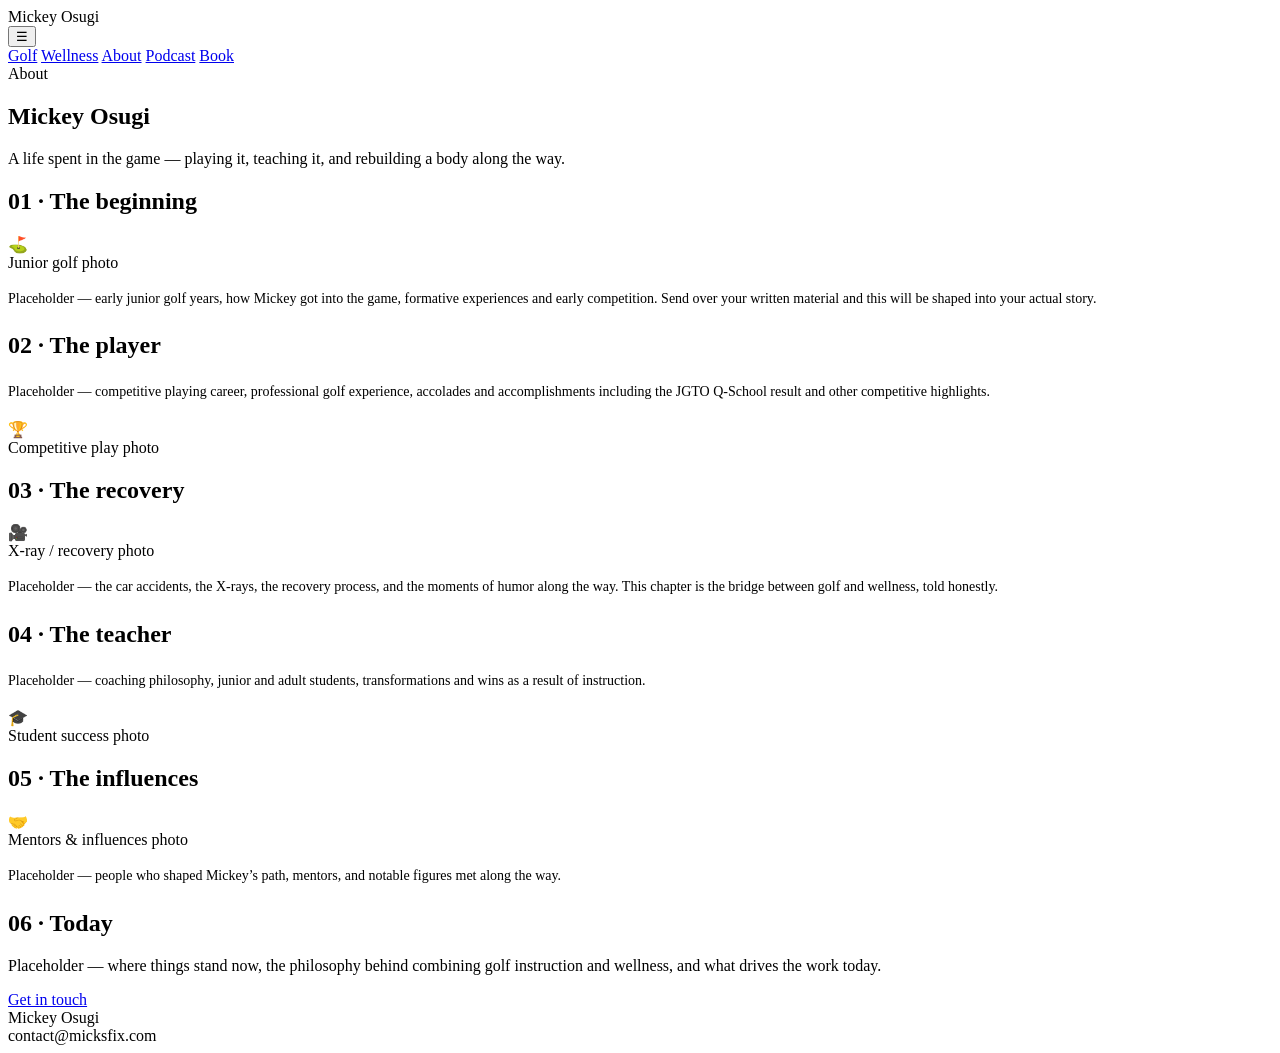
==== about.html @ d694c454 "Add files via upload" ====
<!DOCTYPE html>
<html lang="en">
<head>
<meta charset="UTF-8">
<meta name="viewport" content="width=device-width, initial-scale=1.0">
<title>About Mickey Osugi</title>
<meta name="description" content="The story of golf instructor and PEMF wellness practitioner Mickey Osugi.">
<link rel="stylesheet" href="styles.css">
</head>
<body>

<nav class="nav">
  <div class="nav-name">Mickey Osugi</div>
  <button class="nav-toggle" id="navToggle" aria-label="Menu">&#9776;</button>
  <div class="nav-links" id="navLinks">
    <a href="golf.html">Golf</a>
    <a href="wellness.html">Wellness</a>
    <a href="about.html" class="active">About</a>
    <a href="podcast.html">Podcast</a>
    <a href="contact.html">Book</a>
  </div>
</nav>

<section class="page-hero">
  <div class="hero-eyebrow">About</div>
  <h1>Mickey Osugi</h1>
  <p>A life spent in the game &mdash; playing it, teaching it, and rebuilding a body along the way.</p>
</section>

<div class="section-label"><h2>01 &middot; The beginning</h2></div>
<section class="split-block">
  <div class="split-photo"><div class="photo-placeholder" style="height:100%;border:none;"><div class="icon">&#9971;</div><span>Junior golf photo</span></div></div>
  <div class="split-text">
    <p style="font-size:14px;color:var(--text-dim);font-weight:300;line-height:1.9;">Placeholder &mdash; early junior golf years, how Mickey got into the game, formative experiences and early competition. Send over your written material and this will be shaped into your actual story.</p>
  </div>
</section>

<div class="section-label"><h2>02 &middot; The player</h2></div>
<section class="split-block reverse">
  <div class="split-text">
    <p style="font-size:14px;color:var(--text-dim);font-weight:300;line-height:1.9;">Placeholder &mdash; competitive playing career, professional golf experience, accolades and accomplishments including the JGTO Q-School result and other competitive highlights.</p>
  </div>
  <div class="split-photo"><div class="photo-placeholder" style="height:100%;border:none;"><div class="icon">&#127942;</div><span>Competitive play photo</span></div></div>
</section>

<div class="section-label"><h2>03 &middot; The recovery</h2></div>
<section class="split-block">
  <div class="split-photo"><div class="photo-placeholder" style="height:100%;border:none;"><div class="icon">&#127909;</div><span>X-ray / recovery photo</span></div></div>
  <div class="split-text">
    <p style="font-size:14px;color:var(--text-dim);font-weight:300;line-height:1.9;">Placeholder &mdash; the car accidents, the X-rays, the recovery process, and the moments of humor along the way. This chapter is the bridge between golf and wellness, told honestly.</p>
  </div>
</section>

<div class="section-label"><h2>04 &middot; The teacher</h2></div>
<section class="split-block reverse">
  <div class="split-text">
    <p style="font-size:14px;color:var(--text-dim);font-weight:300;line-height:1.9;">Placeholder &mdash; coaching philosophy, junior and adult students, transformations and wins as a result of instruction.</p>
  </div>
  <div class="split-photo"><div class="photo-placeholder" style="height:100%;border:none;"><div class="icon">&#127891;</div><span>Student success photo</span></div></div>
</section>

<div class="section-label"><h2>05 &middot; The influences</h2></div>
<section class="split-block">
  <div class="split-photo"><div class="photo-placeholder" style="height:100%;border:none;"><div class="icon">&#129309;</div><span>Mentors &amp; influences photo</span></div></div>
  <div class="split-text">
    <p style="font-size:14px;color:var(--text-dim);font-weight:300;line-height:1.9;">Placeholder &mdash; people who shaped Mickey&rsquo;s path, mentors, and notable figures met along the way.</p>
  </div>
</section>

<div class="section-label"><h2>06 &middot; Today</h2></div>
<div class="content-block">
  <p>Placeholder &mdash; where things stand now, the philosophy behind combining golf instruction and wellness, and what drives the work today.</p>
</div>

<div class="content-block" style="border-top:none;">
  <a class="btn-primary" href="contact.html">Get in touch</a>
</div>

<footer class="footer">
  <div class="footer-name">Mickey Osugi</div>
  <div class="footer-contact">contact@micksfix.com</div>
</footer>

<script>
document.getElementById('navToggle').addEventListener('click', function() {
  document.getElementById('navLinks').classList.toggle('open');
});
</script>

</body>
</html>
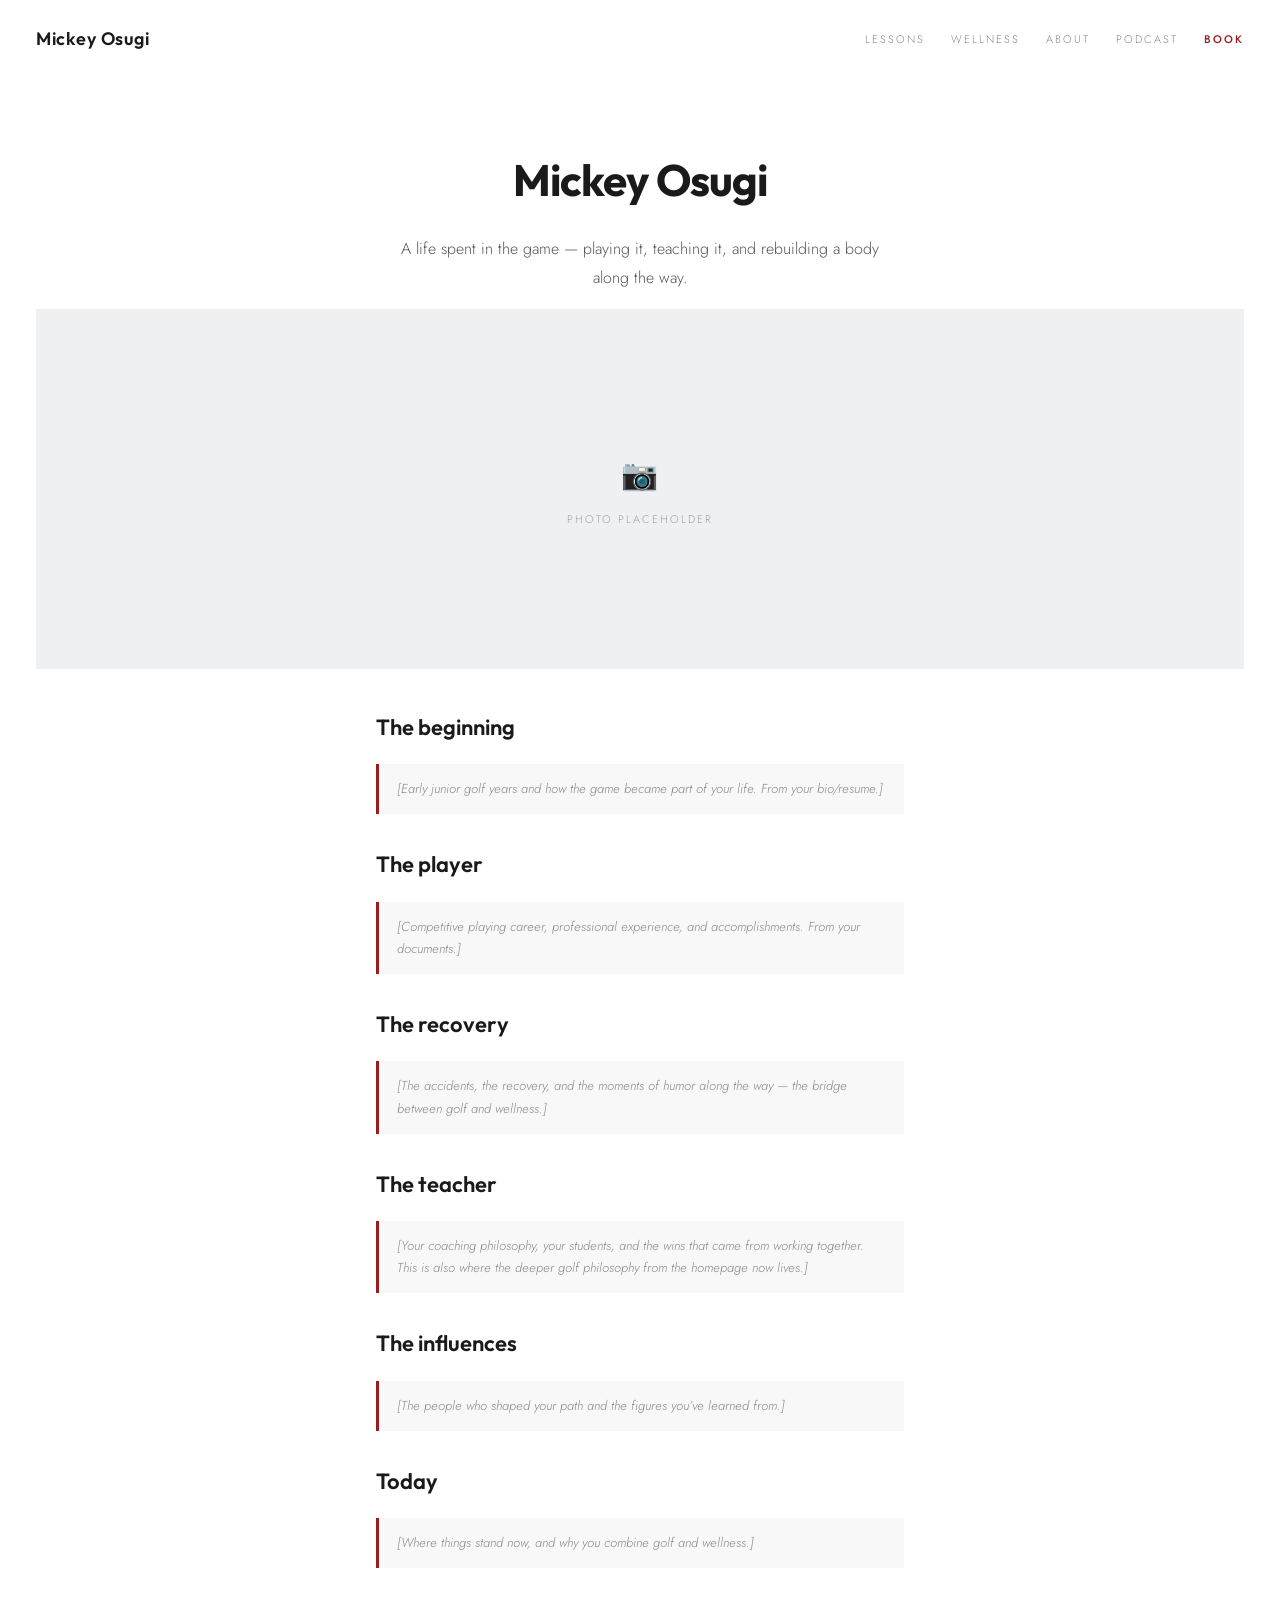
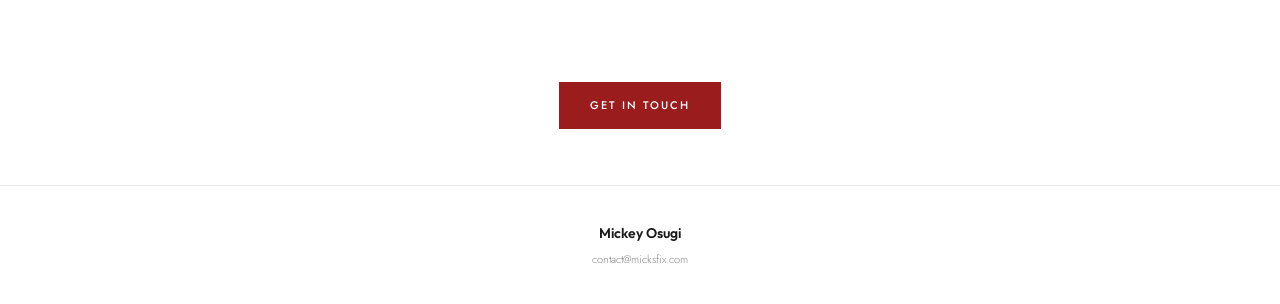
==== commit 37ac5b35: "Add files via upload" ====
--- a/about.html
+++ b/about.html
@@ -3,8 +3,8 @@
 <head>
 <meta charset="UTF-8">
 <meta name="viewport" content="width=device-width, initial-scale=1.0">
-<title>About Mickey Osugi</title>
-<meta name="description" content="The story of golf instructor and PEMF wellness practitioner Mickey Osugi.">
+<title>About | Mickey Osugi</title>
+<meta name="description" content="The story of Mickey Osugi — golf instructor and PEMF wellness practitioner.">
 <link rel="stylesheet" href="styles.css">
 </head>
 <body>
@@ -13,72 +13,51 @@
   <div class="nav-name">Mickey Osugi</div>
   <button class="nav-toggle" id="navToggle" aria-label="Menu">&#9776;</button>
   <div class="nav-links" id="navLinks">
-    <a href="golf.html">Golf</a>
+    <a href="lessons.html">Lessons</a>
     <a href="wellness.html">Wellness</a>
-    <a href="about.html" class="active">About</a>
+    <a href="about.html">About</a>
     <a href="podcast.html">Podcast</a>
-    <a href="contact.html">Book</a>
+    <a href="contact.html" class="book">Book</a>
   </div>
 </nav>
 
 <section class="page-hero">
-  <div class="hero-eyebrow">About</div>
   <h1>Mickey Osugi</h1>
-  <p>A life spent in the game &mdash; playing it, teaching it, and rebuilding a body along the way.</p>
+  <p class="lead">A life spent in the game &mdash; playing it, teaching it, and rebuilding a body along the way.</p>
 </section>
 
-<div class="section-label"><h2>01 &middot; The beginning</h2></div>
-<section class="split-block">
-  <div class="split-photo"><div class="photo-placeholder" style="height:100%;border:none;"><div class="icon">&#9971;</div><span>Junior golf photo</span></div></div>
-  <div class="split-text">
-    <p style="font-size:14px;color:var(--text-dim);font-weight:300;line-height:1.9;">Placeholder &mdash; early junior golf years, how Mickey got into the game, formative experiences and early competition. Send over your written material and this will be shaped into your actual story.</p>
-  </div>
-</section>
-
-<div class="section-label"><h2>02 &middot; The player</h2></div>
-<section class="split-block reverse">
-  <div class="split-text">
-    <p style="font-size:14px;color:var(--text-dim);font-weight:300;line-height:1.9;">Placeholder &mdash; competitive playing career, professional golf experience, accolades and accomplishments including the JGTO Q-School result and other competitive highlights.</p>
-  </div>
-  <div class="split-photo"><div class="photo-placeholder" style="height:100%;border:none;"><div class="icon">&#127942;</div><span>Competitive play photo</span></div></div>
-</section>
-
-<div class="section-label"><h2>03 &middot; The recovery</h2></div>
-<section class="split-block">
-  <div class="split-photo"><div class="photo-placeholder" style="height:100%;border:none;"><div class="icon">&#127909;</div><span>X-ray / recovery photo</span></div></div>
-  <div class="split-text">
-    <p style="font-size:14px;color:var(--text-dim);font-weight:300;line-height:1.9;">Placeholder &mdash; the car accidents, the X-rays, the recovery process, and the moments of humor along the way. This chapter is the bridge between golf and wellness, told honestly.</p>
-  </div>
-</section>
-
-<div class="section-label"><h2>04 &middot; The teacher</h2></div>
-<section class="split-block reverse">
-  <div class="split-text">
-    <p style="font-size:14px;color:var(--text-dim);font-weight:300;line-height:1.9;">Placeholder &mdash; coaching philosophy, junior and adult students, transformations and wins as a result of instruction.</p>
-  </div>
-  <div class="split-photo"><div class="photo-placeholder" style="height:100%;border:none;"><div class="icon">&#127891;</div><span>Student success photo</span></div></div>
-</section>
-
-<div class="section-label"><h2>05 &middot; The influences</h2></div>
-<section class="split-block">
-  <div class="split-photo"><div class="photo-placeholder" style="height:100%;border:none;"><div class="icon">&#129309;</div><span>Mentors &amp; influences photo</span></div></div>
-  <div class="split-text">
-    <p style="font-size:14px;color:var(--text-dim);font-weight:300;line-height:1.9;">Placeholder &mdash; people who shaped Mickey&rsquo;s path, mentors, and notable figures met along the way.</p>
-  </div>
-</section>
-
-<div class="section-label"><h2>06 &middot; Today</h2></div>
-<div class="content-block">
-  <p>Placeholder &mdash; where things stand now, the philosophy behind combining golf instruction and wellness, and what drives the work today.</p>
+<div class="photo-band">
+  <div class="icon">&#128247;</div>
+  <span>Photo placeholder</span>
 </div>
 
-<div class="content-block" style="border-top:none;">
+<div class="prose">
+  <h3>The beginning</h3>
+  <div class="placeholder-note">[Early junior golf years and how the game became part of your life. From your bio/resume.]</div>
+
+  <h3>The player</h3>
+  <div class="placeholder-note">[Competitive playing career, professional experience, and accomplishments. From your documents.]</div>
+
+  <h3>The recovery</h3>
+  <div class="placeholder-note">[The accidents, the recovery, and the moments of humor along the way &mdash; the bridge between golf and wellness.]</div>
+
+  <h3>The teacher</h3>
+  <div class="placeholder-note">[Your coaching philosophy, your students, and the wins that came from working together. This is also where the deeper golf philosophy from the homepage now lives.]</div>
+
+  <h3>The influences</h3>
+  <div class="placeholder-note">[The people who shaped your path and the figures you&rsquo;ve learned from.]</div>
+
+  <h3>Today</h3>
+  <div class="placeholder-note">[Where things stand now, and why you combine golf and wellness.]</div>
+</div>
+
+<div class="cta">
   <a class="btn-primary" href="contact.html">Get in touch</a>
 </div>
 
 <footer class="footer">
-  <div class="footer-name">Mickey Osugi</div>
-  <div class="footer-contact">contact@micksfix.com</div>
+  <div class="fname">Mickey Osugi</div>
+  <div class="fcontact">contact@micksfix.com</div>
 </footer>
 
 <script>
@@ -86,6 +65,5 @@
   document.getElementById('navLinks').classList.toggle('open');
 });
 </script>
-
 </body>
 </html>
--- a/styles.css
+++ b/styles.css
@@ -0,0 +1,141 @@
+@import url('https://fonts.googleapis.com/css2?family=Jost:wght@300;400;500;600&family=Outfit:wght@400;500;600;700&display=swap');
+
+* { box-sizing: border-box; margin: 0; padding: 0; }
+
+:root {
+  --bg: #ffffff;
+  --panel: #eef0f2;
+  --soft: #f7f8f7;
+  --ink: #1a1a1a;
+  --ink-soft: #555555;
+  --ink-faint: #888888;
+  --hair: #ededed;
+  --crimson: #9B1C1C;
+  --crimson-dark: #7a1515;
+  --green: #1a7a4c;
+}
+
+body {
+  font-family: 'Jost', sans-serif;
+  background: var(--bg);
+  color: var(--ink);
+  line-height: 1.7;
+  font-weight: 300;
+}
+a { color: inherit; text-decoration: none; }
+img { max-width: 100%; display: block; }
+
+h1, h2, h3, .display { font-family: 'Outfit', sans-serif; }
+
+/* NAV */
+.nav {
+  display: flex; justify-content: space-between; align-items: center;
+  padding: 24px 36px; position: sticky; top: 0; background: var(--bg); z-index: 100;
+}
+.nav-name { font-family: 'Outfit', sans-serif; font-size: 18px; font-weight: 600; letter-spacing: 0.5px; }
+.nav-links { display: flex; gap: 26px; }
+.nav-links a { font-size: 11px; letter-spacing: 2px; text-transform: uppercase; color: var(--ink-faint); }
+.nav-links a:hover { color: var(--ink); }
+.nav-links a.book { color: var(--crimson); font-weight: 500; }
+.nav-toggle { display: none; background: none; border: none; color: var(--ink); font-size: 24px; cursor: pointer; }
+
+@media (max-width: 768px) {
+  .nav-links { position: absolute; top: 100%; left: 0; right: 0; background: var(--bg);
+    flex-direction: column; padding: 20px 36px; gap: 16px; border-bottom: 1px solid var(--hair); display: none; }
+  .nav-links.open { display: flex; }
+  .nav-toggle { display: block; }
+}
+
+/* BUTTONS */
+.btn-primary, .btn-ghost {
+  display: inline-block; padding: 13px 30px; font-size: 11px; letter-spacing: 2px;
+  text-transform: uppercase; cursor: pointer; font-weight: 500; font-family: 'Jost', sans-serif;
+}
+.btn-primary { background: var(--crimson); color: #fff; border: 1px solid var(--crimson); }
+.btn-primary:hover { background: var(--crimson-dark); }
+.btn-ghost { background: transparent; color: #444; border: 1px solid #d5d5d5; }
+.btn-ghost:hover { border-color: var(--ink); color: var(--ink); }
+
+/* HERO (centered, flowing) */
+.hero {
+  text-align: center; padding: 64px 36px 52px; max-width: 640px; margin: 0 auto;
+}
+.eyebrow { font-size: 10px; letter-spacing: 5px; color: var(--crimson); font-weight: 500;
+  text-transform: uppercase; margin-bottom: 26px; }
+.hero h1 { font-size: 60px; font-weight: 700; line-height: 1.02; letter-spacing: -1.5px; margin-bottom: 26px; }
+.hero-desc { font-size: 16px; font-weight: 300; line-height: 1.8; color: var(--ink-soft);
+  max-width: 450px; margin: 0 auto 34px; }
+.hero-actions { display: flex; gap: 14px; justify-content: center; flex-wrap: wrap; }
+
+@media (max-width: 768px) { .hero h1 { font-size: 40px; } .hero { padding: 44px 28px 36px; } }
+
+/* FULL-WIDTH PHOTO BAND */
+.photo-band {
+  height: 360px; background: var(--panel); margin: 0 36px;
+  display: flex; align-items: center; justify-content: center; flex-direction: column; gap: 10px;
+  color: #9aa0a8; font-size: 11px; letter-spacing: 2px; text-transform: uppercase; text-align: center;
+}
+.photo-band .icon { font-size: 30px; }
+.photo-band.tall { height: 420px; }
+@media (max-width: 768px) { .photo-band { height: 240px; margin: 0 20px; } }
+
+/* SECTION INTRO */
+.section-intro { text-align: center; padding: 72px 36px 8px; }
+.section-intro .label { font-size: 10px; letter-spacing: 4px; color: var(--crimson);
+  font-weight: 500; text-transform: uppercase; margin-bottom: 12px; }
+.section-intro h2 { font-size: 30px; font-weight: 600; }
+
+/* CENTERED CONTENT BLOCK */
+.block { max-width: 560px; margin: 0 auto; padding: 30px 36px; text-align: center; }
+.block h3 { font-size: 24px; font-weight: 600; margin-bottom: 14px; }
+.block p { font-size: 15px; font-weight: 300; line-height: 1.85; color: var(--ink-soft); margin-bottom: 16px; }
+.block .more { font-size: 10px; letter-spacing: 3px; color: var(--crimson); font-weight: 500; text-transform: uppercase; }
+.block .more.green { color: var(--green); }
+
+.mini-divider { width: 40px; height: 1px; background: #ddd; margin: 24px auto; }
+
+/* SOFT SECTION (podcast) */
+.soft-section { background: var(--soft); padding: 56px 36px; text-align: center; }
+.soft-section .badge {
+  display: inline-flex; align-items: center; justify-content: center;
+  width: 46px; height: 46px; background: var(--green); color: #fff; font-size: 20px; margin-bottom: 18px;
+}
+.soft-section h3 { font-size: 22px; font-weight: 600; margin-bottom: 8px; }
+.soft-section p { font-size: 13px; font-weight: 300; color: var(--ink-faint); margin-bottom: 18px; }
+.soft-section .more { font-size: 10px; letter-spacing: 3px; color: var(--green); font-weight: 500; text-transform: uppercase; }
+
+/* PAGE HERO (subpages) */
+.page-hero { text-align: center; padding: 64px 36px 16px; max-width: 640px; margin: 0 auto; }
+.page-hero h1 { font-size: 44px; font-weight: 700; letter-spacing: -1px; margin-bottom: 18px; }
+.page-hero .lead { font-size: 16px; font-weight: 300; color: var(--ink-soft); max-width: 480px; margin: 0 auto; line-height: 1.8; }
+@media (max-width: 768px) { .page-hero h1 { font-size: 32px; } }
+
+/* PROSE (longer reading, left-aligned for comfort) */
+.prose { max-width: 600px; margin: 0 auto; padding: 40px 36px; }
+.prose h3 { font-size: 22px; font-weight: 600; margin: 32px 0 14px; }
+.prose h3:first-child { margin-top: 0; }
+.prose p { font-size: 15px; font-weight: 300; line-height: 1.9; color: var(--ink-soft); margin-bottom: 18px; }
+.prose .placeholder-note { background: var(--soft); border-left: 3px solid var(--crimson);
+  padding: 14px 18px; font-size: 13px; color: var(--ink-faint); font-style: italic; margin: 18px 0; }
+.prose .disclaimer { font-size: 12px; color: var(--ink-faint); margin-top: 24px; }
+
+/* CTA STRIP */
+.cta { text-align: center; padding: 56px 36px; }
+
+/* FORM */
+.form-wrap { max-width: 460px; margin: 0 auto; padding: 20px 36px 40px; }
+.form-wrap label { display: block; font-size: 10px; letter-spacing: 2px; text-transform: uppercase;
+  color: var(--ink-faint); margin: 20px 0 8px; }
+.form-wrap input, .form-wrap textarea {
+  width: 100%; background: #fff; border: 1px solid #d5d5d5; color: var(--ink);
+  padding: 12px 14px; font-family: 'Jost', sans-serif; font-size: 14px; font-weight: 300; }
+.form-wrap input:focus, .form-wrap textarea:focus { outline: none; border-color: var(--crimson); }
+.form-wrap button { margin-top: 28px; }
+
+.calendly-placeholder { border: 1px dashed #c5c5c5; padding: 56px 20px; text-align: center;
+  color: var(--ink-faint); font-size: 11px; letter-spacing: 1px; text-transform: uppercase; margin: 10px 0; }
+
+/* FOOTER */
+.footer { text-align: center; padding: 36px; border-top: 1px solid var(--hair); }
+.footer .fname { font-family: 'Outfit', sans-serif; font-size: 14px; font-weight: 600; margin-bottom: 4px; }
+.footer .fcontact { font-size: 11px; color: var(--ink-faint); }
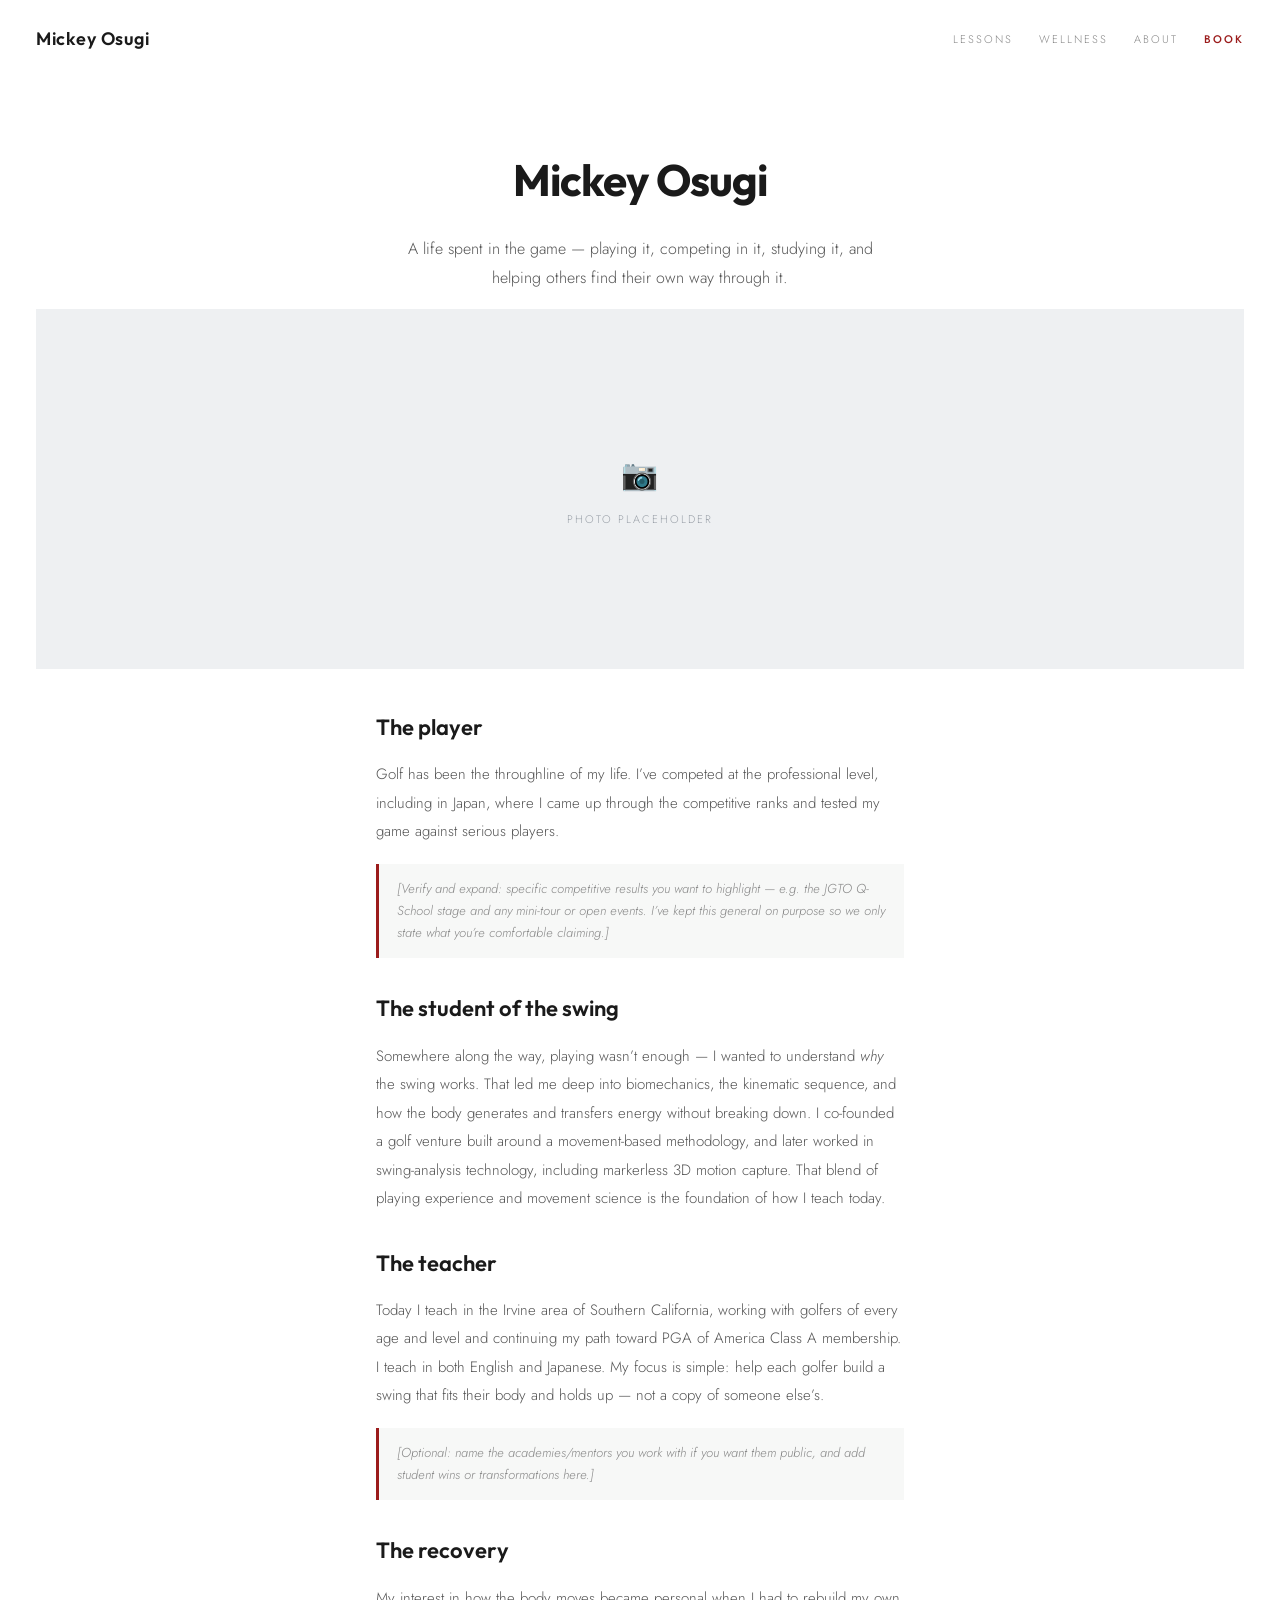
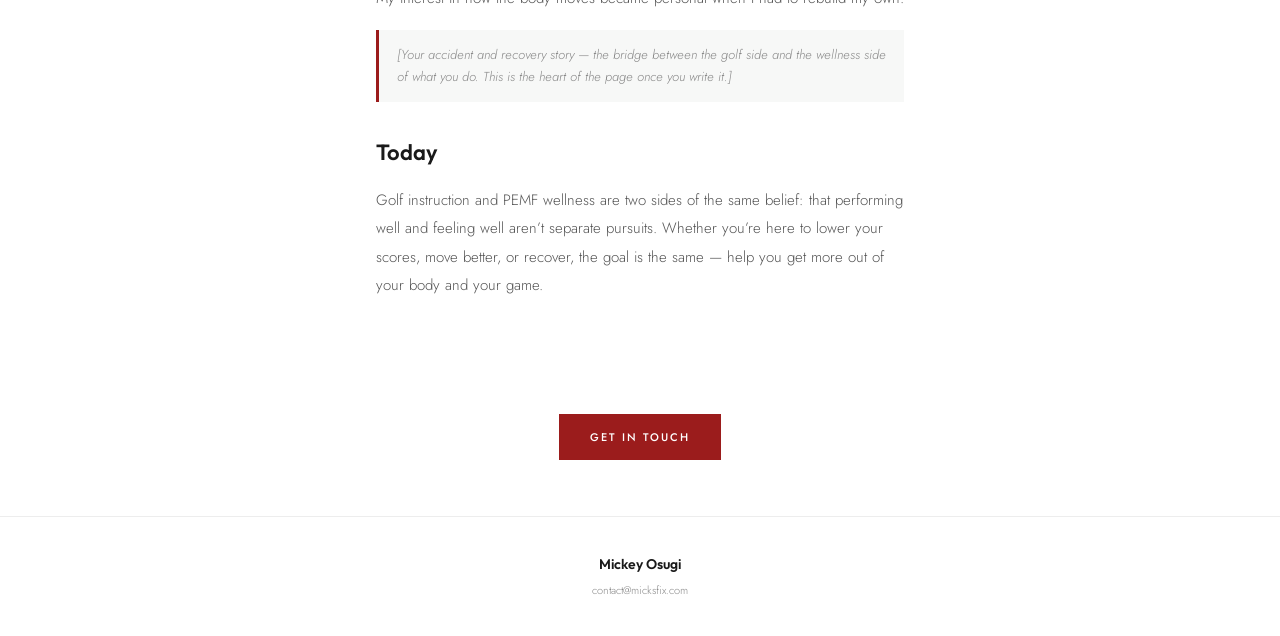
==== commit 5918f98e: "Add files via upload" ====
--- a/about.html
+++ b/about.html
@@ -4,26 +4,25 @@
 <meta charset="UTF-8">
 <meta name="viewport" content="width=device-width, initial-scale=1.0">
 <title>About | Mickey Osugi</title>
-<meta name="description" content="The story of Mickey Osugi — golf instructor and PEMF wellness practitioner.">
+<meta name="description" content="The story of Mickey Osugi — golf instructor, coach, and PEMF wellness practitioner in Southern California.">
 <link rel="stylesheet" href="styles.css">
 </head>
 <body>
 
 <nav class="nav">
-  <div class="nav-name">Mickey Osugi</div>
+  <a href="index.html" class="nav-name">Mickey Osugi</a>
   <button class="nav-toggle" id="navToggle" aria-label="Menu">&#9776;</button>
   <div class="nav-links" id="navLinks">
     <a href="lessons.html">Lessons</a>
     <a href="wellness.html">Wellness</a>
     <a href="about.html">About</a>
-    <a href="podcast.html">Podcast</a>
     <a href="contact.html" class="book">Book</a>
   </div>
 </nav>
 
 <section class="page-hero">
   <h1>Mickey Osugi</h1>
-  <p class="lead">A life spent in the game &mdash; playing it, teaching it, and rebuilding a body along the way.</p>
+  <p class="lead">A life spent in the game &mdash; playing it, competing in it, studying it, and helping others find their own way through it.</p>
 </section>
 
 <div class="photo-band">
@@ -32,23 +31,23 @@
 </div>
 
 <div class="prose">
-  <h3>The beginning</h3>
-  <div class="placeholder-note">[Early junior golf years and how the game became part of your life. From your bio/resume.]</div>
+  <h3>The player</h3>
+  <p>Golf has been the throughline of my life. I&rsquo;ve competed at the professional level, including in Japan, where I came up through the competitive ranks and tested my game against serious players.</p>
+  <div class="placeholder-note">[Verify and expand: specific competitive results you want to highlight &mdash; e.g. the JGTO Q-School stage and any mini-tour or open events. I&rsquo;ve kept this general on purpose so we only state what you&rsquo;re comfortable claiming.]</div>
 
-  <h3>The player</h3>
-  <div class="placeholder-note">[Competitive playing career, professional experience, and accomplishments. From your documents.]</div>
+  <h3>The student of the swing</h3>
+  <p>Somewhere along the way, playing wasn&rsquo;t enough &mdash; I wanted to understand <em>why</em> the swing works. That led me deep into biomechanics, the kinematic sequence, and how the body generates and transfers energy without breaking down. I co-founded a golf venture built around a movement-based methodology, and later worked in swing-analysis technology, including markerless 3D motion capture. That blend of playing experience and movement science is the foundation of how I teach today.</p>
+
+  <h3>The teacher</h3>
+  <p>Today I teach in the Irvine area of Southern California, working with golfers of every age and level and continuing my path toward PGA of America Class A membership. I teach in both English and Japanese. My focus is simple: help each golfer build a swing that fits their body and holds up &mdash; not a copy of someone else&rsquo;s.</p>
+  <div class="placeholder-note">[Optional: name the academies/mentors you work with if you want them public, and add student wins or transformations here.]</div>
 
   <h3>The recovery</h3>
-  <div class="placeholder-note">[The accidents, the recovery, and the moments of humor along the way &mdash; the bridge between golf and wellness.]</div>
-
-  <h3>The teacher</h3>
-  <div class="placeholder-note">[Your coaching philosophy, your students, and the wins that came from working together. This is also where the deeper golf philosophy from the homepage now lives.]</div>
-
-  <h3>The influences</h3>
-  <div class="placeholder-note">[The people who shaped your path and the figures you&rsquo;ve learned from.]</div>
+  <p>My interest in how the body moves became personal when I had to rebuild my own.</p>
+  <div class="placeholder-note">[Your accident and recovery story &mdash; the bridge between the golf side and the wellness side of what you do. This is the heart of the page once you write it.]</div>
 
   <h3>Today</h3>
-  <div class="placeholder-note">[Where things stand now, and why you combine golf and wellness.]</div>
+  <p>Golf instruction and PEMF wellness are two sides of the same belief: that performing well and feeling well aren&rsquo;t separate pursuits. Whether you&rsquo;re here to lower your scores, move better, or recover, the goal is the same &mdash; help you get more out of your body and your game.</p>
 </div>
 
 <div class="cta">
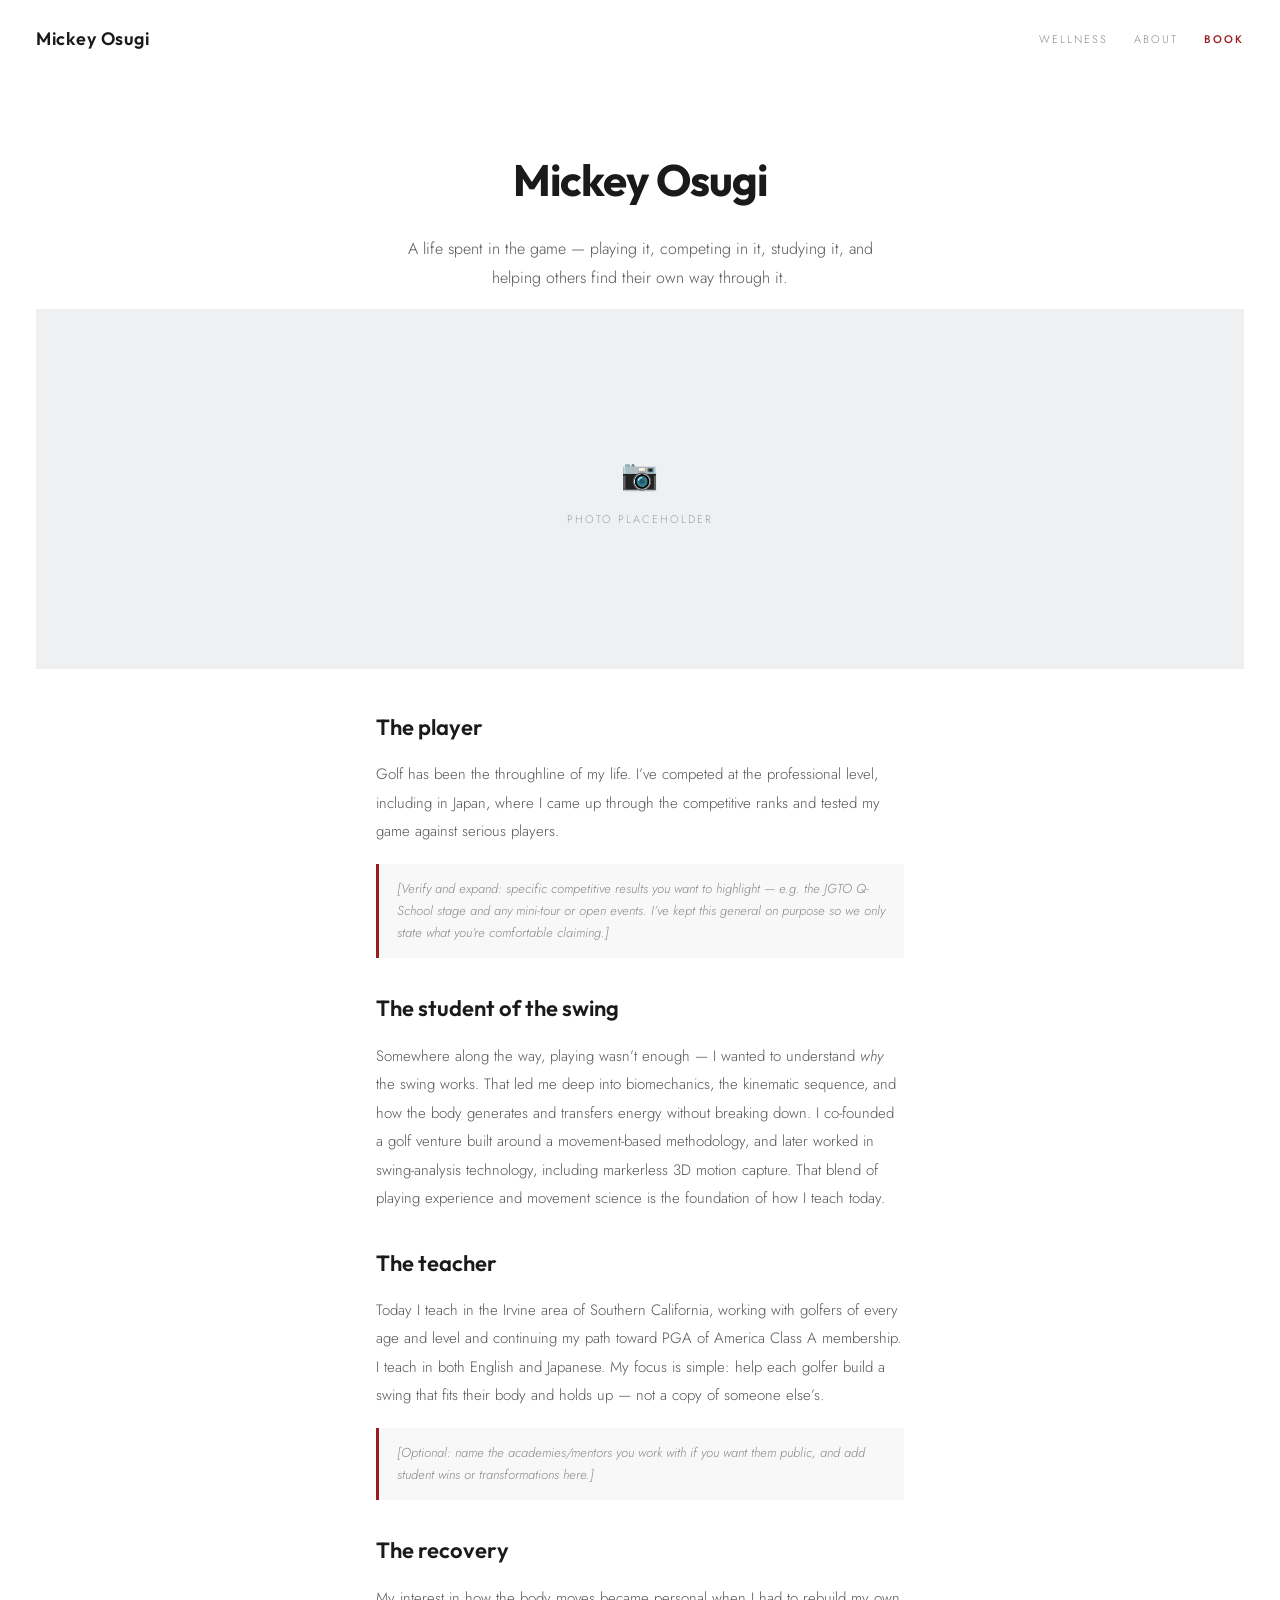
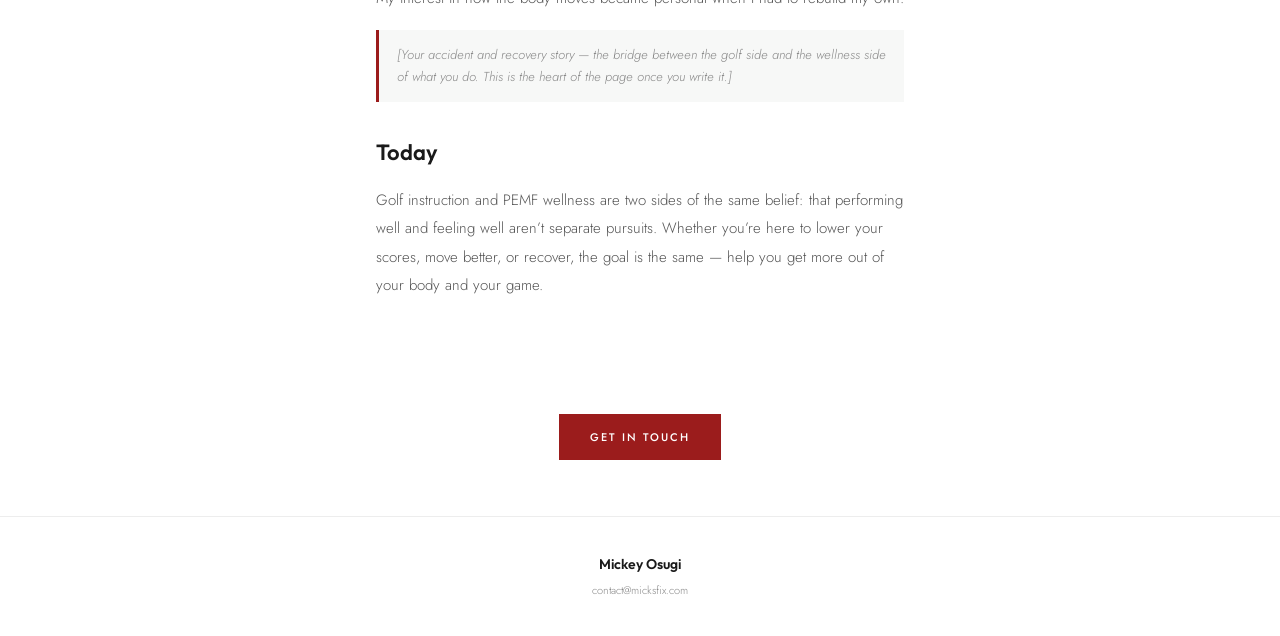
==== commit 7f365412: "Add files via upload" ====
--- a/about.html
+++ b/about.html
@@ -13,7 +13,6 @@
   <a href="index.html" class="nav-name">Mickey Osugi</a>
   <button class="nav-toggle" id="navToggle" aria-label="Menu">&#9776;</button>
   <div class="nav-links" id="navLinks">
-    <a href="lessons.html">Lessons</a>
     <a href="wellness.html">Wellness</a>
     <a href="about.html">About</a>
     <a href="contact.html" class="book">Book</a>
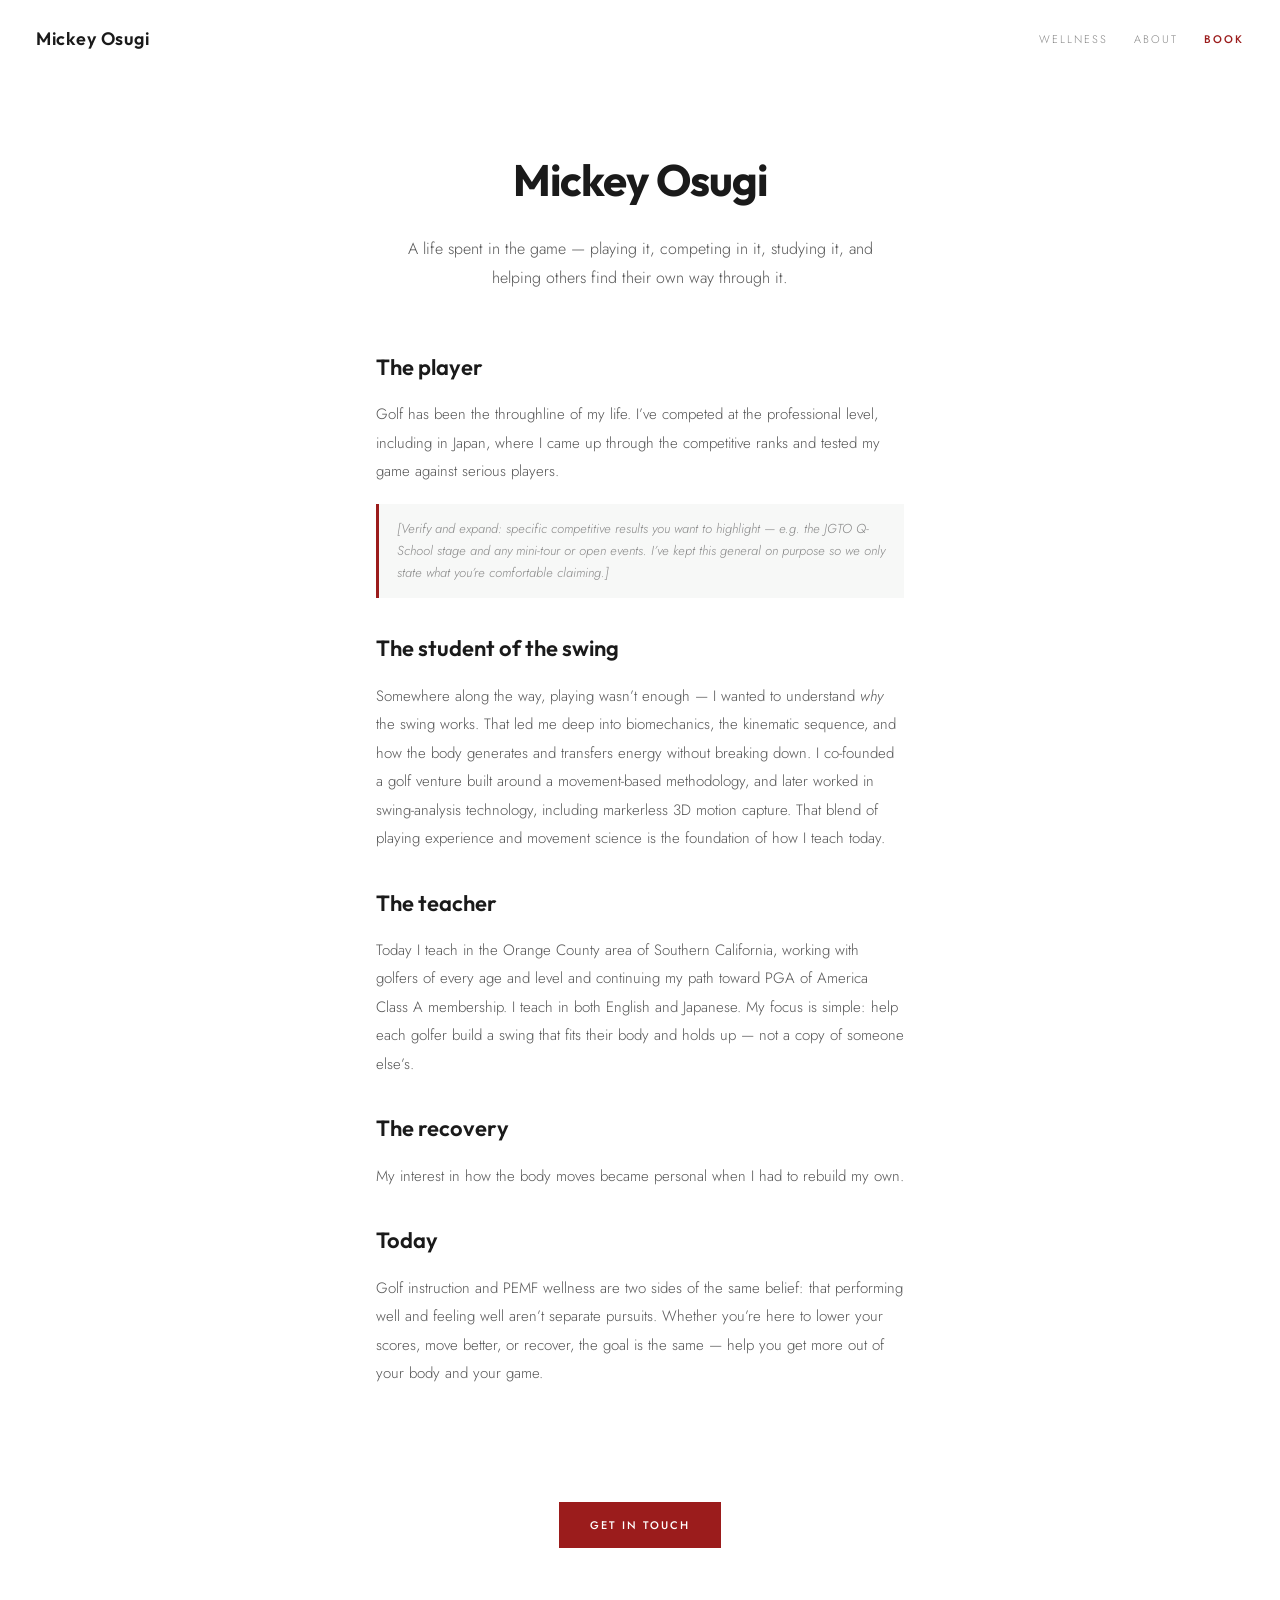
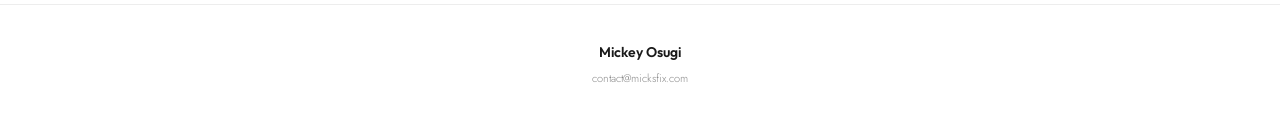
==== commit 1b614e48: "Update teaching location and remove photo placeholder" ====
--- a/about.html
+++ b/about.html
@@ -24,10 +24,7 @@
   <p class="lead">A life spent in the game &mdash; playing it, competing in it, studying it, and helping others find their own way through it.</p>
 </section>
 
-<div class="photo-band">
-  <div class="icon">&#128247;</div>
-  <span>Photo placeholder</span>
-</div>
+
 
 <div class="prose">
   <h3>The player</h3>
@@ -38,12 +35,12 @@
   <p>Somewhere along the way, playing wasn&rsquo;t enough &mdash; I wanted to understand <em>why</em> the swing works. That led me deep into biomechanics, the kinematic sequence, and how the body generates and transfers energy without breaking down. I co-founded a golf venture built around a movement-based methodology, and later worked in swing-analysis technology, including markerless 3D motion capture. That blend of playing experience and movement science is the foundation of how I teach today.</p>
 
   <h3>The teacher</h3>
-  <p>Today I teach in the Irvine area of Southern California, working with golfers of every age and level and continuing my path toward PGA of America Class A membership. I teach in both English and Japanese. My focus is simple: help each golfer build a swing that fits their body and holds up &mdash; not a copy of someone else&rsquo;s.</p>
-  <div class="placeholder-note">[Optional: name the academies/mentors you work with if you want them public, and add student wins or transformations here.]</div>
+  <p>Today I teach in the Orange County area of Southern California, working with golfers of every age and level and continuing my path toward PGA of America Class A membership. I teach in both English and Japanese. My focus is simple: help each golfer build a swing that fits their body and holds up &mdash; not a copy of someone else&rsquo;s.</p>
+
 
   <h3>The recovery</h3>
   <p>My interest in how the body moves became personal when I had to rebuild my own.</p>
-  <div class="placeholder-note">[Your accident and recovery story &mdash; the bridge between the golf side and the wellness side of what you do. This is the heart of the page once you write it.]</div>
+
 
   <h3>Today</h3>
   <p>Golf instruction and PEMF wellness are two sides of the same belief: that performing well and feeling well aren&rsquo;t separate pursuits. Whether you&rsquo;re here to lower your scores, move better, or recover, the goal is the same &mdash; help you get more out of your body and your game.</p>
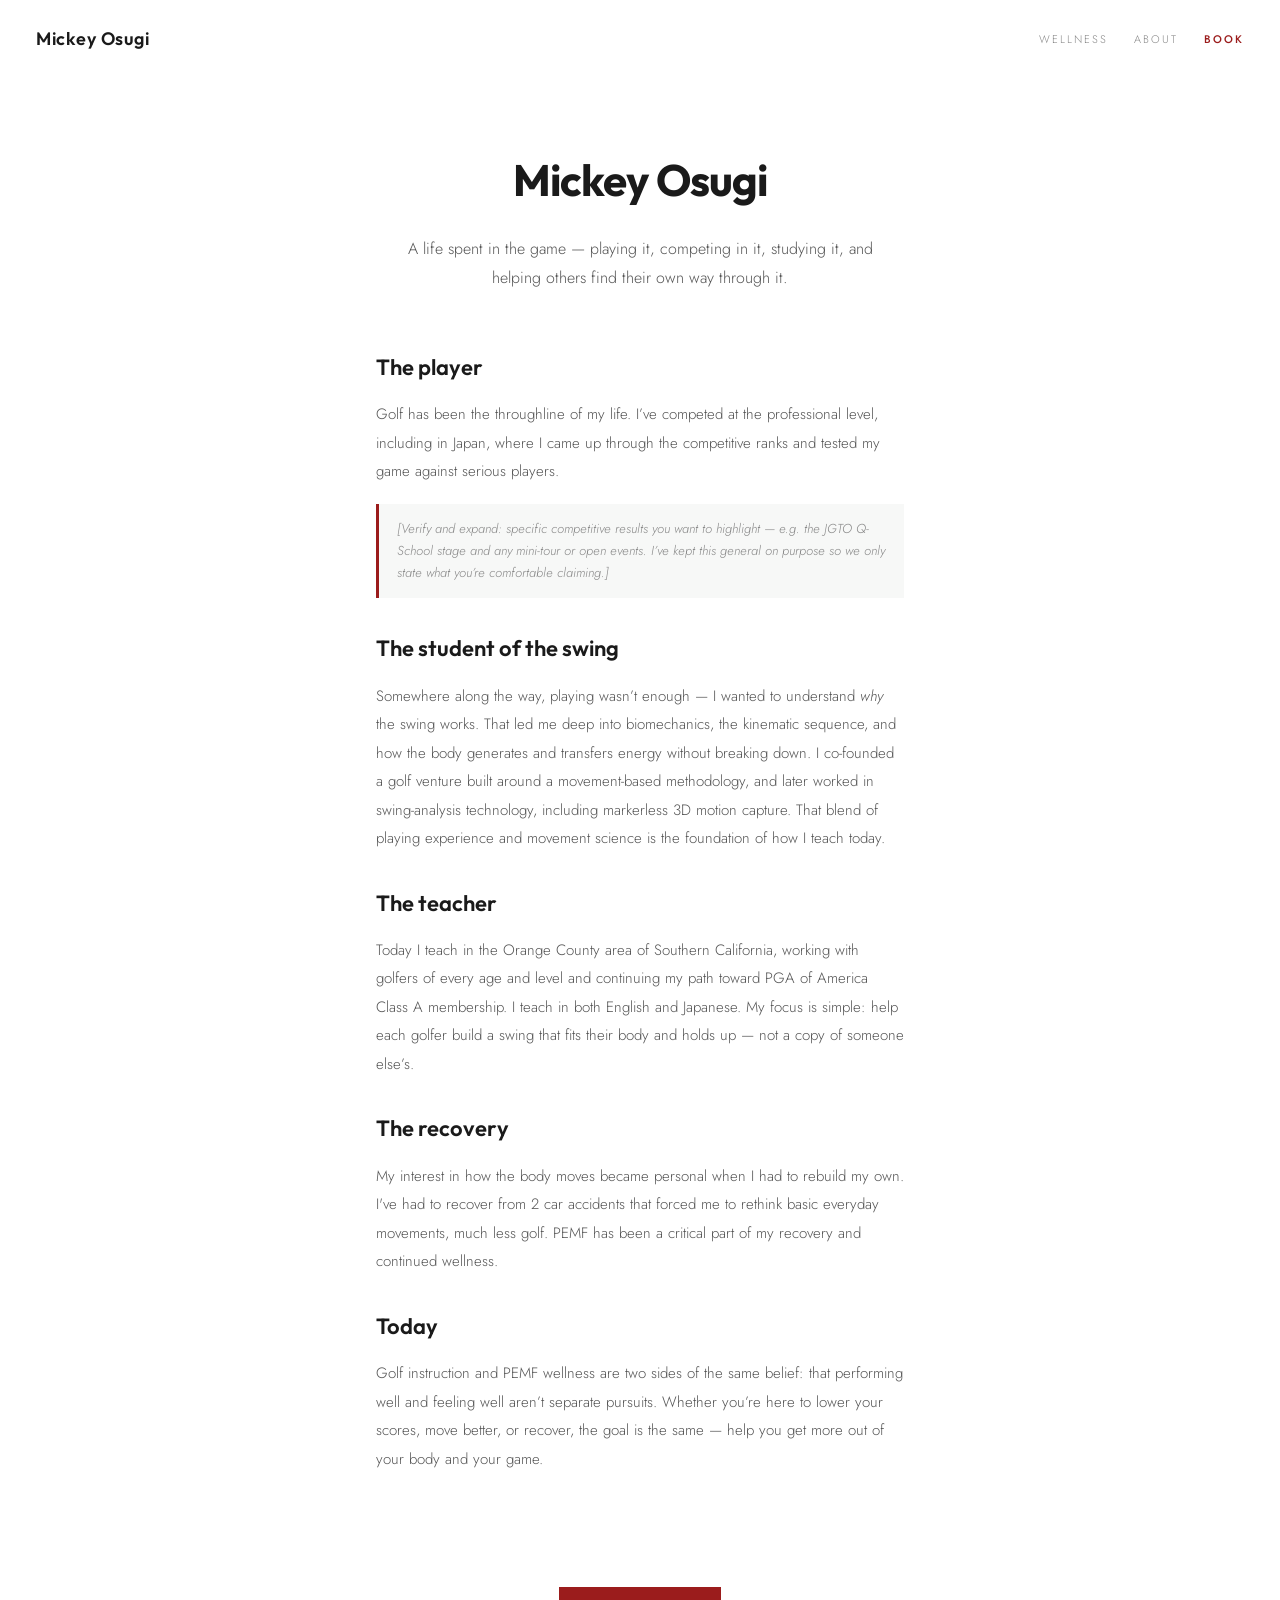
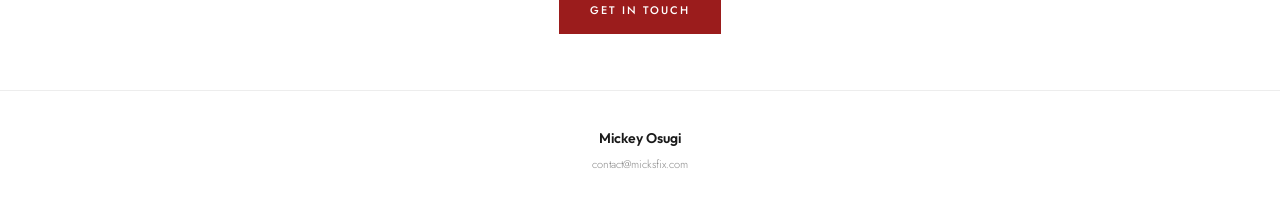
==== commit 10e3f6eb: "Update about.html" ====
--- a/about.html
+++ b/about.html
@@ -39,7 +39,7 @@
 
 
   <h3>The recovery</h3>
-  <p>My interest in how the body moves became personal when I had to rebuild my own.</p>
+  <p>My interest in how the body moves became personal when I had to rebuild my own. I've had to recover from 2 car accidents that forced me to rethink basic everyday movements, much less golf.  PEMF has been a critical part of my recovery and continued wellness.</p>
 
 
   <h3>Today</h3>
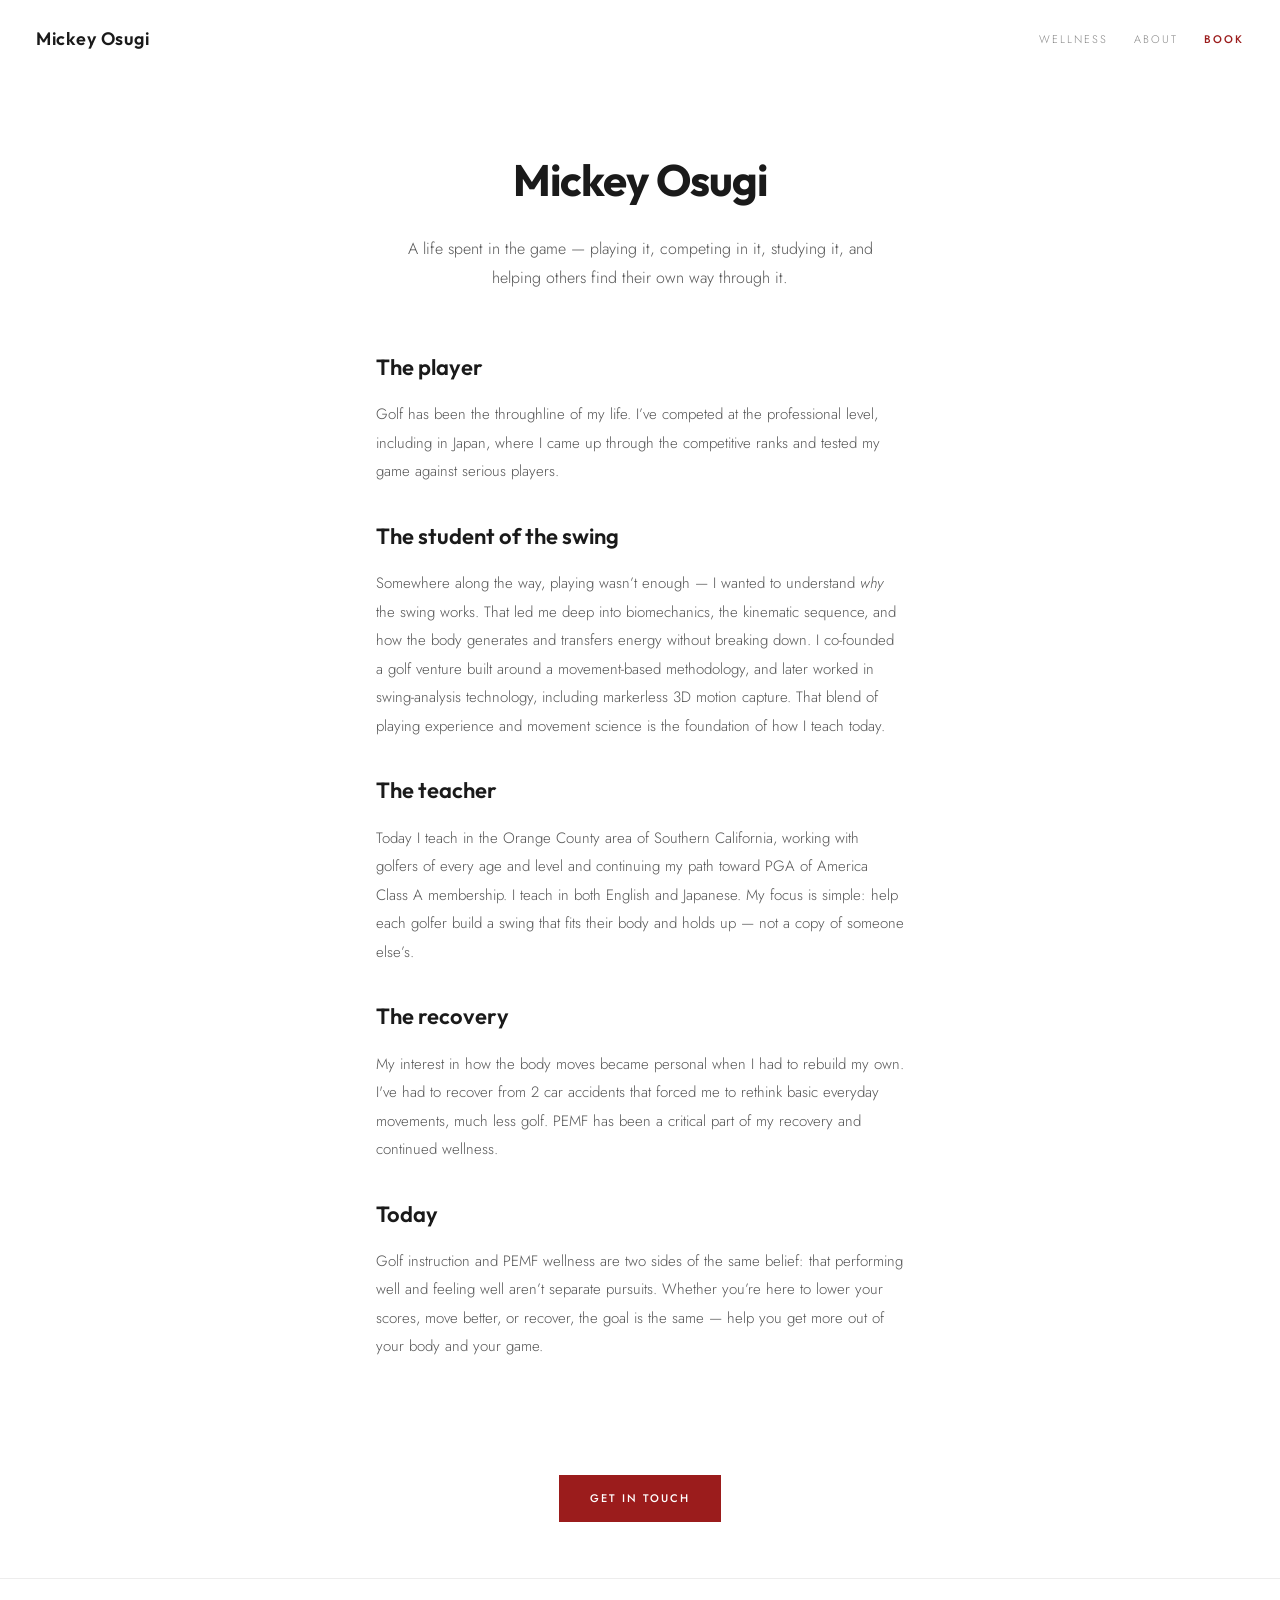
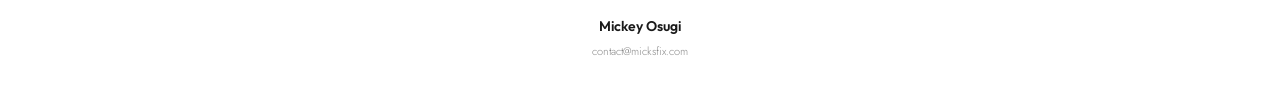
==== commit e25c173c: "Remove placeholder note from player section Removed placeholder note for specific competitive result" ====
--- a/about.html
+++ b/about.html
@@ -29,7 +29,7 @@
 <div class="prose">
   <h3>The player</h3>
   <p>Golf has been the throughline of my life. I&rsquo;ve competed at the professional level, including in Japan, where I came up through the competitive ranks and tested my game against serious players.</p>
-  <div class="placeholder-note">[Verify and expand: specific competitive results you want to highlight &mdash; e.g. the JGTO Q-School stage and any mini-tour or open events. I&rsquo;ve kept this general on purpose so we only state what you&rsquo;re comfortable claiming.]</div>
+ 
 
   <h3>The student of the swing</h3>
   <p>Somewhere along the way, playing wasn&rsquo;t enough &mdash; I wanted to understand <em>why</em> the swing works. That led me deep into biomechanics, the kinematic sequence, and how the body generates and transfers energy without breaking down. I co-founded a golf venture built around a movement-based methodology, and later worked in swing-analysis technology, including markerless 3D motion capture. That blend of playing experience and movement science is the foundation of how I teach today.</p>
